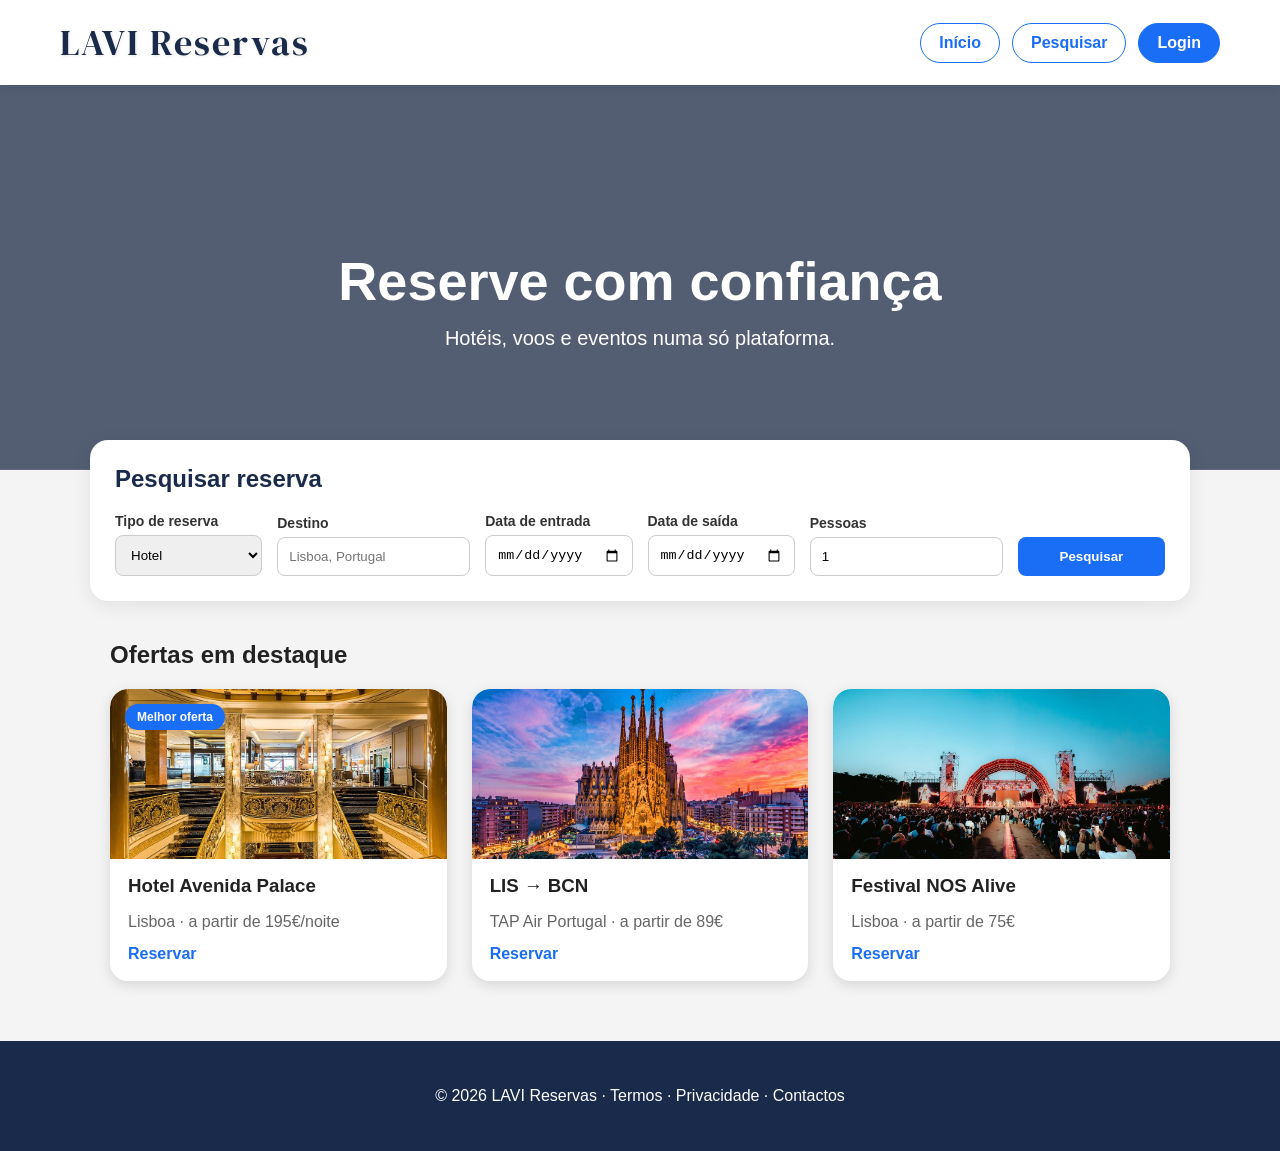
==== index.html @ 17756890 "botoes para inicio e afins" ====
<!DOCTYPE html>
<html lang="pt">
<head>
  <meta charset="UTF-8">
  <link rel="preconnect" href="https://fonts.googleapis.com">

<link rel="preconnect" href="https://fonts.gstatic.com" crossorigin>

<link href="https://fonts.googleapis.com/css2?family=DM+Serif+Display&display=swap" rel="stylesheet">
  <meta name="viewport" content="width=device-width, initial-scale=1.0">
  <title>LAVI Reservas</title>
  <link rel="stylesheet" href="styles/style.css">
</head>
<body>

  <header class="header">
    <div class="logo">LAVI Reservas</div>

    <nav class="nav">
      <a class="nav-btn" href="index.html">Início</a>
      <a class="nav-btn" href="resultados.html">Pesquisar</a>
      <a class="nav-btn login-btn" href="login.html">Login</a>
    </nav>
  </header>

  <main>
    <section class="hero">
      <h1>Reserve com confiança</h1>
      <p>Hotéis, voos e eventos numa só plataforma.</p>
    </section>

    <section class="pesquisa">
      <h2>Pesquisar reserva</h2>

      <form action="resultados.html" method="get">
        <label>
          Tipo de reserva
          <select name="tipo">
            <option>Hotel</option>
            <option>Voo</option>
            <option>Evento</option>
          </select>
        </label>

        <label>
          Destino
          <div class="autocomplete-container">

		<input
			type="text"
			id="destino"
			name="destino"
			placeholder="Lisboa, Portugal"
			autocomplete="off">

  <div id="sugestoes"></div>

</div>
        </label>

        <label>
          Data de entrada
          <input type="date" name="entrada">
        </label>

        <label>
          Data de saída
          <input type="date" name="saida">
        </label>

        <label>
          Pessoas
          <input type="number" name="pessoas" min="1" value="1">
        </label>

        <button type="submit">Pesquisar</button>
      </form>
    </section>

    <section class="destaques">
      <h2>Ofertas em destaque</h2>

      <div class="cards">
        <article class="card">
          <span class="badge">Melhor oferta</span>
	  <img src="images/HAP.jpg" alt="Hotel em Lisboa">
          <h3>Hotel Avenida Palace</h3>
          <p>Lisboa · a partir de 195€/noite</p>
          <a href="reserva.html">Reservar</a>
        </article>

        <article class="card">
          <img src="images/Sagrada.jpg" alt="Voo para Barcelona">
          <h3>LIS → BCN</h3>
          <p>TAP Air Portugal · a partir de 89€</p>
          <a href="reserva.html">Reservar</a>
        </article>

        <article class="card">
          <img src="images/festivalnos.jpg" alt="Evento em Lisboa">
          <h3>Festival NOS Alive</h3>
          <p>Lisboa · a partir de 75€</p>
          <a href="reserva.html">Reservar</a>
        </article>
      </div>
    </section>
  </main>

  <footer>
    <p>© 2026 LAVI Reservas · Termos · Privacidade · Contactos</p>
  </footer>

  <script src="scripts/script.js"></script>

</body>
</html>
---- styles/style.css ----
* {
  box-sizing: border-box;
}

body {
  margin: 0;
  font-family: Arial, sans-serif;
  background-color: #f4f4f4;
  color: #222;
}

.header {
  display: flex;
  justify-content: space-between;
  align-items: center;

  padding: 18px 60px;

  background: white;

  box-shadow: 0 2px 10px rgba(0,0,0,0.08);

  position: sticky;
  top: 0;

  z-index: 100;
}

.autocomplete-container{

position:relative;

width:100%;

}

#sugestoes{

position:absolute;

top:100%;

left:0;

width:100%;

background:white;

border-radius:10px;

box-shadow:0 4px 12px rgba(0,0,0,0.12);

overflow:hidden;

z-index:1000;

}

.opcao{

padding:12px;

cursor:pointer;

transition:0.2s;

}

.opcao:hover{

background:#eef4ff;

}

.logo {

font-family: 'DM Serif Display', serif;

font-size: 36px;

color:#1a2a4a;

letter-spacing:2px;

text-shadow:
1px 1px 3px rgba(0,0,0,0.1);

}

.nav {
  display: flex;
  gap: 12px;
  align-items: center;
}

.nav-btn {
  text-decoration: none;
  color: #1a6ef5;
  background-color: white;

  padding: 10px 18px;
  border: 1px solid #1a6ef5;
  border-radius: 25px;

  font-weight: 600;
  transition: 0.3s;
}

.nav-btn:hover {
  background-color: #1a6ef5;
  color: white;
  transform: translateY(-2px);
  box-shadow: 0 4px 12px rgba(26,110,245,0.25);
}

.login-btn {
  background-color: #1a6ef5;
  color: white;
}

.login-btn:hover {
  background-color: #1559c7;
}

.nav a:hover {
  text-decoration: underline;
}

.hero {

  background:
  linear-gradient(
  rgba(15,30,60,0.7),
  rgba(15,30,60,0.7)
  ),

  url("../images/fundo.jpg");

  background-size: cover;

  background-position: center;

  color: white;

  padding: 120px 40px;

  text-align: center;

  animation:fade 1s ease;

}

@keyframes fade{

from{

  opacity:0;

  transform:translateY(25px);

}

to{

  opacity:1;

  transform:translateY(0);

}

}

.hero h1 {

 font-size: 54px;

 margin-bottom: 15px;
}

.hero p {

 font-size: 20px;

 max-width: 600px;

 margin: auto;
}

.pesquisa {
  max-width: 1100px;
  margin: -30px auto 40px;
  padding: 25px;

  background-color: white;
  border-radius: 18px;

  box-shadow: 0 5px 20px rgba(0,0,0,0.08);

  position: relative;
  z-index: 10;
}

.pesquisa h2 {
  margin-top: 0;
  margin-bottom: 20px;

  color: #1a2a4a;
}

.pesquisa form {
  display: grid;
  grid-template-columns: repeat(6, 1fr);
  gap: 15px;
  align-items: end;
}

.pesquisa label {
  display: flex;
  flex-direction: column;

  font-size: 14px;
  font-weight: bold;
  color: #333;
}

.pesquisa input,
.pesquisa select {
  margin-top: 6px;
  padding: 11px;

  border: 1px solid #ccc;
  border-radius: 8px;

  outline: none;
  transition: 0.3s;
}

.pesquisa input:focus,
.pesquisa select:focus {
  border-color: #1a6ef5;
  box-shadow: 0 0 10px rgba(26,110,245,0.25);
}

.pesquisa button {
  padding: 12px;

  background-color: #1a6ef5;
  color: white;

  border: none;
  border-radius: 8px;

  font-weight: bold;
  cursor: pointer;
  transition: 0.3s;
}

.pesquisa button:hover {
  background-color: #1559c7;
  transform: translateY(-2px);
  box-shadow: 0 5px 15px rgba(26,110,245,0.4);
}

label {
  display: flex;
  flex-direction: column;
  font-size: 14px;
  font-weight: bold;
}

input,
select {

  margin-top: 6px;

  padding: 10px;

  border: 1px solid #ccc;

  border-radius: 5px;

  transition: 0.3s;

  outline: none;
}

input:focus,
select:focus {

  border-color:#1a6ef5;

  box-shadow:

  0 0 10px rgba(26,110,245,0.25);
}

button {
  padding: 11px;
  background-color: #1a6ef5;
  color: white;
  border: none;
  border-radius: 5px;
  font-weight: bold;
  cursor: pointer;
  transition:0.3s;
}

button:hover {
  background-color: #1559c7;
  transform:
  translateY(-2px);
  
  box-shadow:
  0 5px 15px rgba(26,110,245,0.4);
}

.destaques {
  max-width: 1100px;
  margin: 0 auto 40px;
  padding: 0 20px;
}

.cards {
  display: grid;
  grid-template-columns: repeat(3, 1fr);
  gap: 25px;
}

.card img {

 width:100%;

 height:200px;

 object-fit:cover;

 border-radius:18px 18px 0 0;

 display:block;

}

.card{

position:relative;

overflow:hidden;

}

.card {
  background-color: white;
  border-radius: 18px;
  padding: 0;
  overflow: hidden;
  box-shadow: 0 4px 14px rgba(0,0,0,0.12);
}

.badge {
  position: absolute;
  top: 15px;
  left: 15px;

  background-color: #1a6ef5;
  color: white;

  padding: 6px 12px;
  border-radius: 20px;

  font-size: 12px;
  font-weight: bold;

  z-index: 2;
}

.card:hover {

 transform:

 translateY(-8px);

 box-shadow:

 0 10px 25px rgba(0,0,0,0.12);
}

.card img {
  width: 100%;
  height: 170px;
  object-fit: cover;
  display: block;
  transition:0.4s;
}

.card h3,
.card p,
.card a {
  margin-left: 18px;
  margin-right: 18px;
}

.card h3 {
  margin-top: 16px;
  margin-bottom: 8px;
}

.card p {
  margin-bottom: 14px;
  color: #666;
}

.card a {
  display: inline-block;
  margin-bottom: 18px;
}

.card:hover img {

 transform:scale(1.05);
}

.card h3 {
  margin-bottom: 5px;
}

.card a {
  color: #1a6ef5;
  font-weight: bold;
  text-decoration: none;
}

.card a:hover {
  text-decoration: underline;
}

footer {

 background:#1a2a4a;

 color:white;

 padding:30px;

 text-align:center;

 margin-top:60px;
}

/* Responsividade */
@media (max-width: 768px) {
  .header {
    flex-direction: column;
    gap: 15px;
    padding: 16px;
  }

  .nav {
    flex-wrap: wrap;
    justify-content: center;
  }

  .nav-btn {
    padding: 8px 14px;
    font-size: 14px;
  }

  .pesquisa {
    margin: 20px;
  }

  .pesquisa form {
    grid-template-columns: 1fr;
  }

  .cards {
    grid-template-columns: 1fr;
  }
}
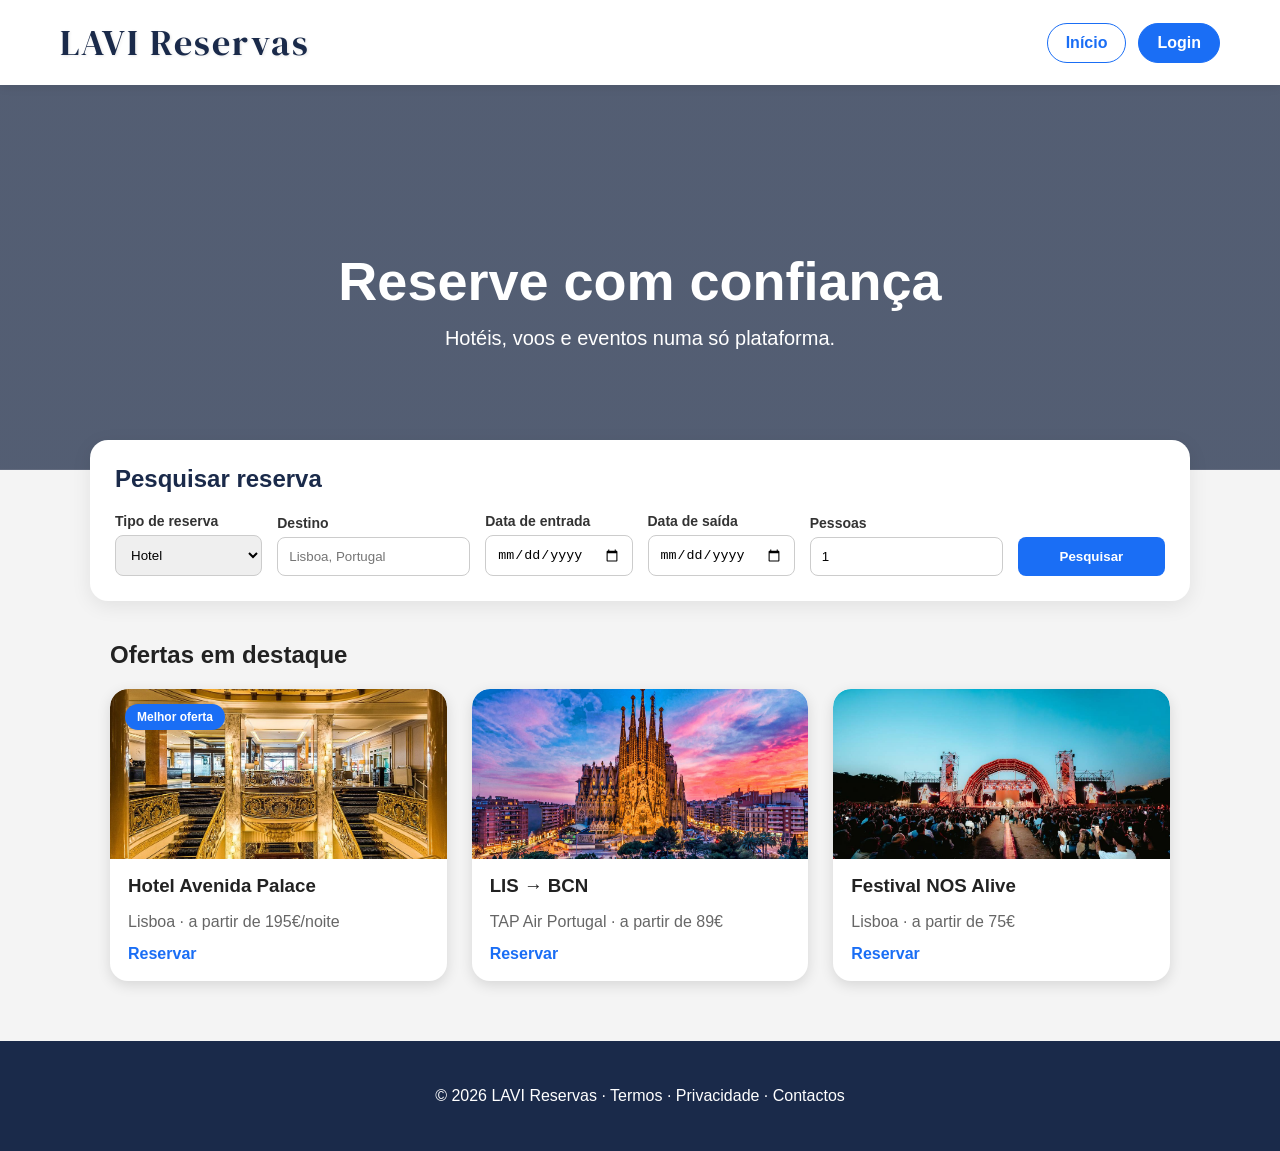
==== commit 84d50b69: "improved version with some filters" ====
--- a/index.html
+++ b/index.html
@@ -2,15 +2,16 @@
 <html lang="pt">
 <head>
   <meta charset="UTF-8">
+
   <link rel="preconnect" href="https://fonts.googleapis.com">
+  <link rel="preconnect" href="https://fonts.gstatic.com" crossorigin>
+  <link href="https://fonts.googleapis.com/css2?family=DM+Serif+Display&display=swap" rel="stylesheet">
 
-<link rel="preconnect" href="https://fonts.gstatic.com" crossorigin>
-
-<link href="https://fonts.googleapis.com/css2?family=DM+Serif+Display&display=swap" rel="stylesheet">
   <meta name="viewport" content="width=device-width, initial-scale=1.0">
   <title>LAVI Reservas</title>
   <link rel="stylesheet" href="styles/style.css">
 </head>
+
 <body>
 
   <header class="header">
@@ -18,7 +19,6 @@
 
     <nav class="nav">
       <a class="nav-btn" href="index.html">Início</a>
-      <a class="nav-btn" href="resultados.html">Pesquisar</a>
       <a class="nav-btn login-btn" href="login.html">Login</a>
     </nav>
   </header>
@@ -33,44 +33,43 @@
       <h2>Pesquisar reserva</h2>
 
       <form action="resultados.html" method="get">
-        <label>
+        <label for="tipo">
           Tipo de reserva
-          <select name="tipo">
-            <option>Hotel</option>
-            <option>Voo</option>
-            <option>Evento</option>
+          <select id="tipo" name="tipo" required>
+            <option value="hotel">Hotel</option>
+            <option value="voo">Voo</option>
+            <option value="evento">Evento</option>
           </select>
         </label>
 
-        <label>
+        <label for="destino">
           Destino
           <div class="autocomplete-container">
+            <input
+              type="text"
+              id="destino"
+              name="destino"
+              placeholder="Lisboa, Portugal"
+              autocomplete="off"
+              required>
 
-		<input
-			type="text"
-			id="destino"
-			name="destino"
-			placeholder="Lisboa, Portugal"
-			autocomplete="off">
-
-  <div id="sugestoes"></div>
-
-</div>
+            <div id="sugestoes"></div>
+          </div>
         </label>
 
-        <label>
+        <label for="entrada">
           Data de entrada
-          <input type="date" name="entrada">
+          <input type="date" id="entrada" name="entrada" required>
         </label>
 
-        <label>
+        <label for="saida">
           Data de saída
-          <input type="date" name="saida">
+          <input type="date" id="saida" name="saida" required>
         </label>
 
-        <label>
+        <label for="pessoas">
           Pessoas
-          <input type="number" name="pessoas" min="1" value="1">
+          <input type="number" id="pessoas" name="pessoas" min="1" value="1" required>
         </label>
 
         <button type="submit">Pesquisar</button>
@@ -83,24 +82,24 @@
       <div class="cards">
         <article class="card">
           <span class="badge">Melhor oferta</span>
-	  <img src="images/HAP.jpg" alt="Hotel em Lisboa">
+          <img src="images/HAP.jpg" alt="Hotel em Lisboa">
           <h3>Hotel Avenida Palace</h3>
           <p>Lisboa · a partir de 195€/noite</p>
-          <a href="reserva.html">Reservar</a>
+          <a href="reserva.html?id=1&tipo=hotel">Reservar</a>
         </article>
 
         <article class="card">
           <img src="images/Sagrada.jpg" alt="Voo para Barcelona">
           <h3>LIS → BCN</h3>
           <p>TAP Air Portugal · a partir de 89€</p>
-          <a href="reserva.html">Reservar</a>
+          <a href="reserva.html?id=9&tipo=voo">Reservar</a>
         </article>
 
         <article class="card">
           <img src="images/festivalnos.jpg" alt="Evento em Lisboa">
           <h3>Festival NOS Alive</h3>
           <p>Lisboa · a partir de 75€</p>
-          <a href="reserva.html">Reservar</a>
+          <a href="reserva.html?id=11&tipo=evento">Reservar</a>
         </article>
       </div>
     </section>
@@ -113,4 +112,4 @@
   <script src="scripts/script.js"></script>
 
 </body>
-</html>
+</html>
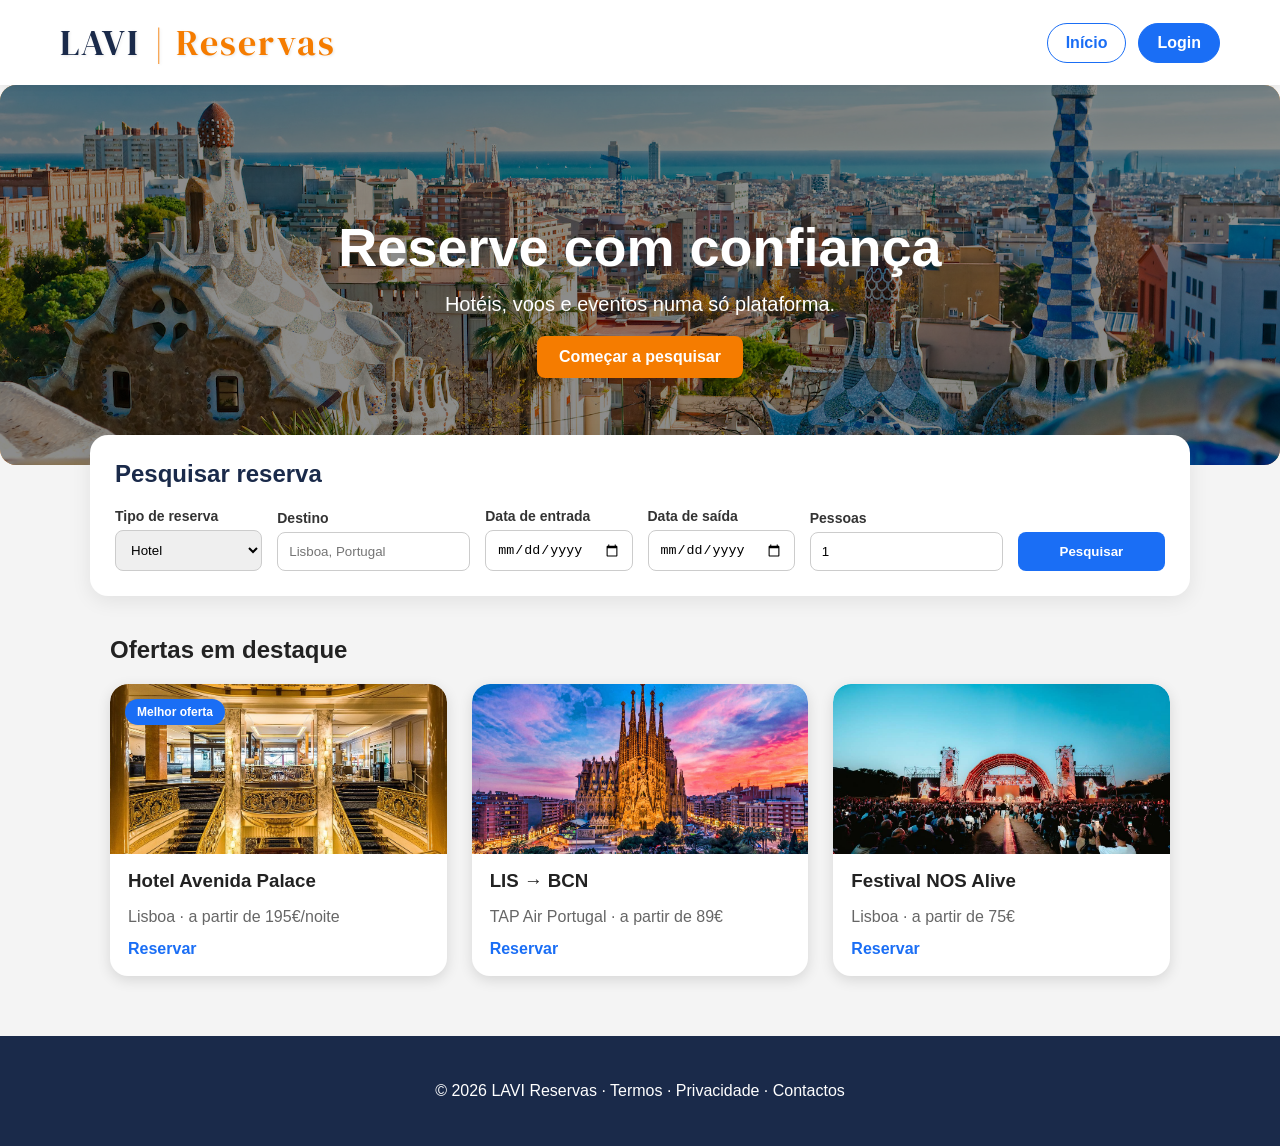
==== commit 07cb088c: "adicionadas imagems" ====
--- a/index.html
+++ b/index.html
@@ -15,21 +15,32 @@
 <body>
 
   <header class="header">
-    <div class="logo">LAVI Reservas</div>
+    <div class="logo">LAVI <span>| Reservas</span></div>
 
     <nav class="nav">
       <a class="nav-btn" href="index.html">Início</a>
-      <a class="nav-btn login-btn" href="login.html">Login</a>
+      <a class="nav-btn" id="admin-nav-btn" href="admin.html" style="display: none;">Admin</a>
+      <a class="nav-btn login-btn" id="auth-nav-btn" href="login.html">Login</a>
     </nav>
   </header>
 
   <main>
     <section class="hero">
-      <h1>Reserve com confiança</h1>
-      <p>Hotéis, voos e eventos numa só plataforma.</p>
+      <div class="hero-slide active" style="background-image: url('images/guell-hero.jpeg');"></div>
+      <div class="hero-slide" style="background-image: url('images/sagrada-hero.jpg');"></div>
+      <div class="hero-slide" style="background-image: url('images/palacio-hero.jpg');"></div>
+      <div class="hero-slide" style="background-image: url('images/vicens-hero.jpg');"></div>
+
+      <div class="hero-overlay"></div>
+
+      <div class="hero-content">
+        <h1>Reserve com confiança</h1>
+        <p>Hotéis, voos e eventos numa só plataforma.</p>
+        <a href="#pesquisa" class="hero-btn">Começar a pesquisar</a>
+      </div>
     </section>
 
-    <section class="pesquisa">
+    <section class="pesquisa" id="pesquisa">
       <h2>Pesquisar reserva</h2>
 
       <form action="resultados.html" method="get">
@@ -109,7 +120,144 @@
     <p>© 2026 LAVI Reservas · Termos · Privacidade · Contactos</p>
   </footer>
 
-  <script src="scripts/script.js"></script>
+<script src="scripts/script.js"></script>
+
+<script>
+  document.addEventListener('DOMContentLoaded', () => {
+    const form = document.querySelector('.pesquisa form');
+    const entradaInput = document.getElementById('entrada');
+    const saidaInput = document.getElementById('saida');
+    const authBtn = document.getElementById('auth-nav-btn');
+    const adminBtn = document.getElementById('admin-nav-btn');
+
+    // ==========================================
+    // 1. Login button becomes Perfil if logged in
+    // ==========================================
+    let utilizador = null;
+
+    try {
+      utilizador =
+        JSON.parse(localStorage.getItem('lavi_current_user')) ||
+        JSON.parse(sessionStorage.getItem('lavi_current_user'));
+    } catch {
+      utilizador = null;
+    }
+
+    if (authBtn) {
+      if (utilizador && utilizador.email) {
+        authBtn.textContent = 'Perfil';
+        authBtn.href = 'historico.html';
+        authBtn.title = `Sessão iniciada como ${utilizador.email}`;
+      } else {
+        authBtn.textContent = 'Login';
+        authBtn.href = 'login.html';
+        authBtn.title = 'Iniciar sessão';
+      }
+    }
+
+    if (adminBtn) {
+      if (utilizador && utilizador.role === 'admin') {
+        adminBtn.style.display = 'inline-flex';
+      } else {
+        adminBtn.style.display = 'none';
+      }
+    }
+
+    // ==========================================
+    // 2. Refill form if returning from Editar
+    // ==========================================
+    const params = new URLSearchParams(window.location.search);
+
+    const tipoParam = params.get('tipo');
+    const destinoParam = params.get('destino');
+    const entradaParam = params.get('entrada');
+    const saidaParam = params.get('saida');
+    const pessoasParam = params.get('pessoas');
+
+    if (tipoParam && document.getElementById('tipo')) {
+      document.getElementById('tipo').value = tipoParam;
+    }
+
+    if (destinoParam && document.getElementById('destino')) {
+      document.getElementById('destino').value = destinoParam;
+    }
+
+    if (entradaParam && entradaInput) {
+      entradaInput.value = entradaParam;
+    }
+
+    if (saidaParam && saidaInput) {
+      saidaInput.value = saidaParam;
+    }
+
+    if (pessoasParam && document.getElementById('pessoas')) {
+      document.getElementById('pessoas').value = pessoasParam;
+    }
+
+    // ==========================================
+    // 3. Data de saída must be after entrada
+    // ==========================================
+    function adicionarUmDia(dataISO) {
+      const data = new Date(dataISO + 'T00:00:00');
+      data.setDate(data.getDate() + 1);
+
+      return data.toISOString().split('T')[0];
+    }
+
+    function atualizarDataMinimaSaida() {
+      if (!entradaInput || !saidaInput || !entradaInput.value) return;
+
+      const dataMinimaSaida = adicionarUmDia(entradaInput.value);
+
+      saidaInput.min = dataMinimaSaida;
+
+      if (saidaInput.value && saidaInput.value <= entradaInput.value) {
+        saidaInput.value = '';
+      }
+    }
+
+    if (entradaInput && saidaInput) {
+      entradaInput.addEventListener('change', atualizarDataMinimaSaida);
+      atualizarDataMinimaSaida();
+    }
+
+    if (form && entradaInput && saidaInput) {
+      form.addEventListener('submit', (event) => {
+        const entrada = entradaInput.value;
+        const saida = saidaInput.value;
+
+        if (!entrada || !saida) {
+          event.preventDefault();
+          alert('Seleciona a data de entrada e a data de saída.');
+          return;
+        }
+
+        if (saida <= entrada) {
+          event.preventDefault();
+          alert('A data de saída tem de ser depois da data de entrada.');
+          saidaInput.focus();
+        }
+      });
+    }
+  });
+</script>
+<script>
+  document.addEventListener('DOMContentLoaded', () => {
+    const slides = document.querySelectorAll('.hero-slide');
+
+    if (slides.length === 0) return;
+
+    let slideAtual = 0;
+
+    setInterval(() => {
+      slides[slideAtual].classList.remove('active');
+
+      slideAtual = (slideAtual + 1) % slides.length;
+
+      slides[slideAtual].classList.add('active');
+    }, 4000);
+  });
+</script>
 
 </body>
 </html>
--- a/styles/style.css
+++ b/styles/style.css
@@ -26,6 +26,13 @@
   z-index: 100;
 }
 
+.logo span {
+  color: #f57c00;
+  font-size: inherit;
+  font-weight: inherit;
+  margin-left: 4px;
+}
+
 .autocomplete-container{
 
 position:relative;
@@ -127,27 +134,80 @@
 }
 
 .hero {
-
-  background:
-  linear-gradient(
-  rgba(15,30,60,0.7),
-  rgba(15,30,60,0.7)
-  ),
-
-  url("../images/fundo.jpg");
+  position: relative;
+  min-height: 380px;
+  width: 100%;
+  margin: 0;
+  padding: 40px 20px;
+
+  display: flex;
+  align-items: center;
+  justify-content: center;
+  text-align: center;
+
+  color: white;
+  border-radius: 16px;
+  overflow: hidden;
+
+  box-shadow: inset 0 0 0 4px #f57c00;
+}
+
+.hero-slide {
+  position: absolute;
+  inset: 0;
 
   background-size: cover;
-
   background-position: center;
-
-  color: white;
-
-  padding: 120px 40px;
-
-  text-align: center;
-
-  animation:fade 1s ease;
-
+  background-repeat: no-repeat;
+
+  opacity: 0;
+  transform: scale(1.03);
+  transition: opacity 1s ease-in-out, transform 4s ease;
+  z-index: 1;
+}
+
+.hero-slide.active {
+  opacity: 1;
+  transform: scale(1);
+}
+
+.hero-overlay {
+  position: absolute;
+  inset: 0;
+  background: rgba(0, 0, 0, 0.45);
+  z-index: 2;
+}
+
+.hero-content {
+  position: relative;
+  z-index: 3;
+  max-width: 700px;
+}
+
+.hero h1 {
+  font-size: 2.8rem;
+  margin-bottom: 14px;
+}
+
+.hero p {
+  font-size: 1.1rem;
+  margin-bottom: 22px;
+}
+
+.hero-btn {
+  display: inline-block;
+  background-color: #f57c00;
+  color: white;
+  text-decoration: none;
+  padding: 12px 22px;
+  border-radius: 8px;
+  font-weight: bold;
+  transition: background-color 0.2s ease;
+  margin-top: 20px;
+}
+
+.hero-btn:hover {
+  background-color: #d96d00;
 }
 
 @keyframes fade{
@@ -475,4 +535,23 @@
   .cards {
     grid-template-columns: 1fr;
   }
-}
+    .hero {
+    min-height: 300px;
+    margin: 16px;
+    padding: 30px 16px;
+  }
+
+  .hero h1 {
+    font-size: 2rem;
+  }
+
+  .hero p {
+    font-size: 1rem;
+  }
+
+  .hero-btn {
+    padding: 10px 18px;
+    font-size: 0.95rem;
+  }
+}
+
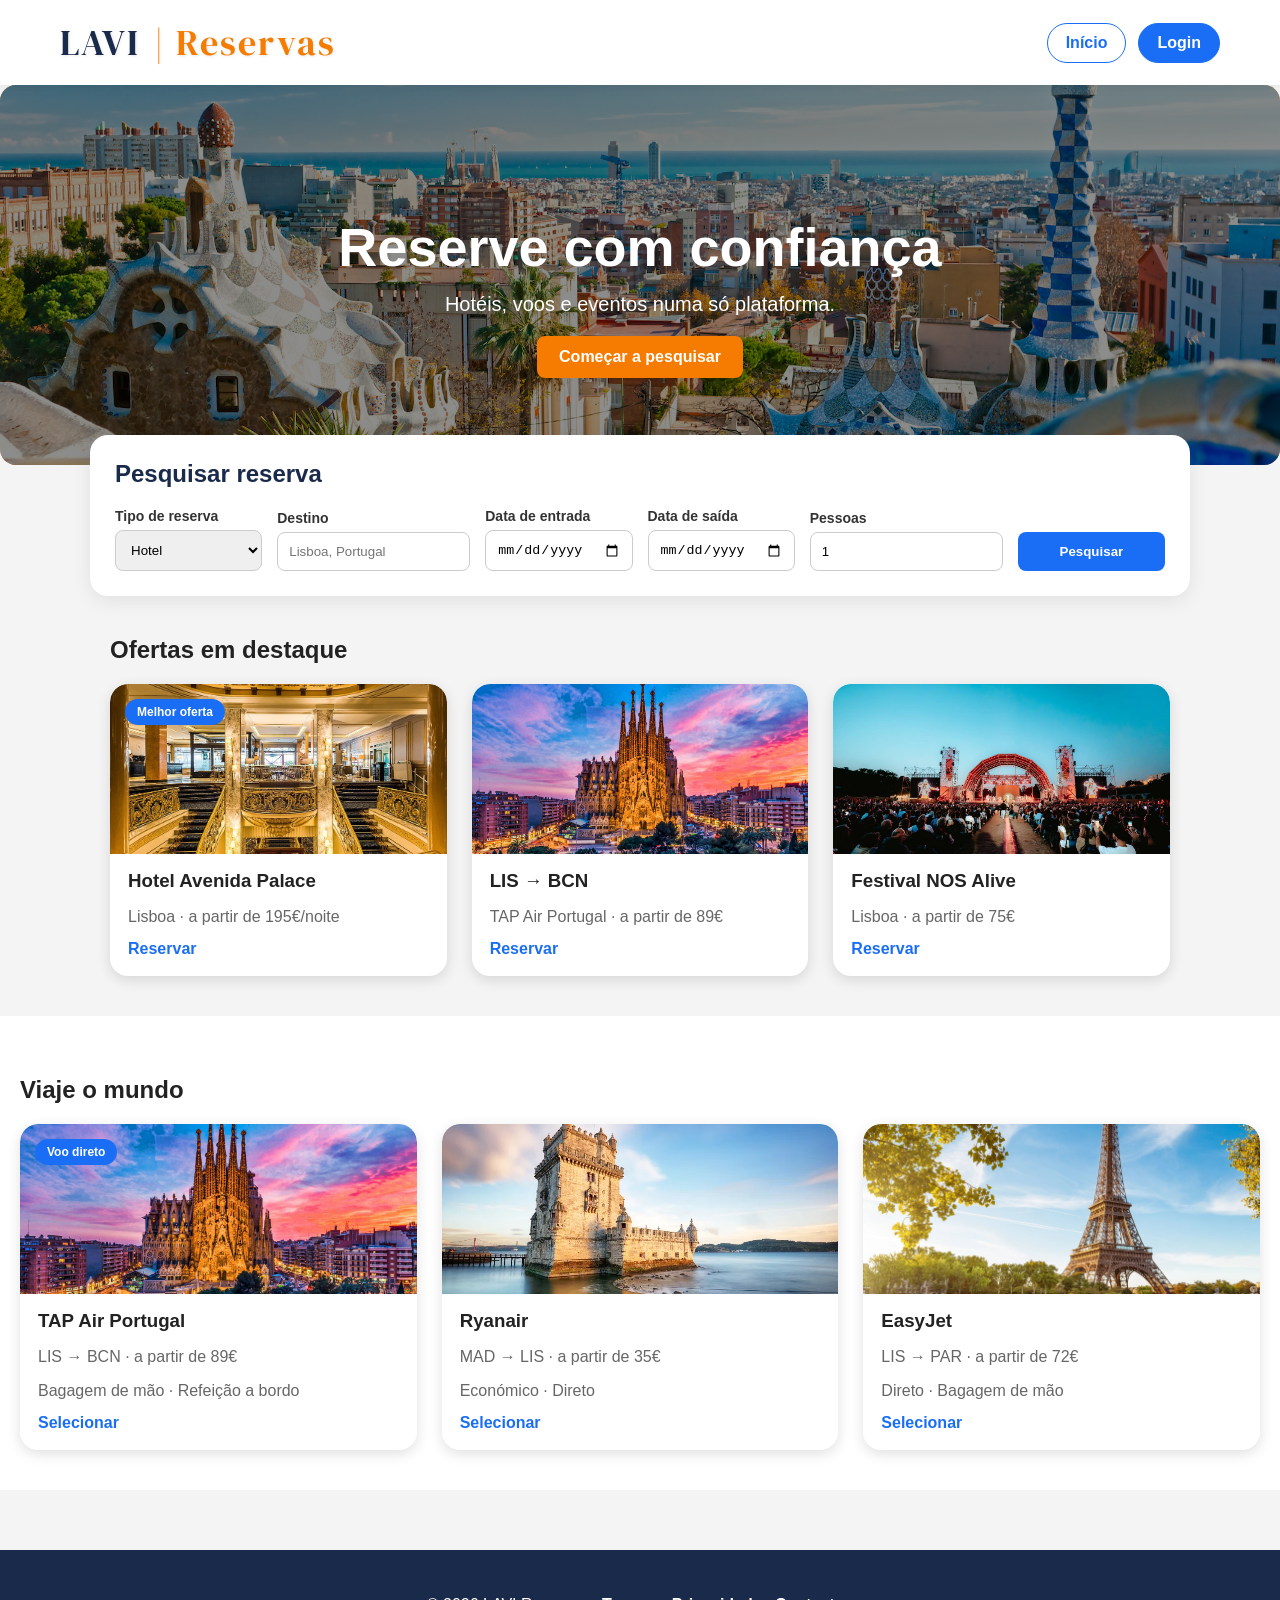
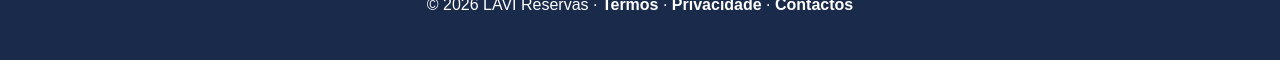
==== commit 08ddc914: "adiciona voo na pricipal" ====
--- a/index.html
+++ b/index.html
@@ -114,10 +114,51 @@
         </article>
       </div>
     </section>
+    <section class="voos-destaque">
+      <h2>Viaje o mundo</h2>
+
+      <div class="cards">
+        <article class="card">
+          <span class="badge">Voo direto</span>
+          <img src="images/Sagrada.jpg" alt="Voo de Lisboa para Barcelona">
+
+          <h3>TAP Air Portugal</h3>
+          <p>LIS → BCN · a partir de 89€</p>
+          <p class="card-extra">Bagagem de mão · Refeição a bordo</p>
+
+          <a href="reserva.html?id=9&tipo=voo&pessoas=1">Selecionar</a>
+        </article>
+
+        <article class="card">
+          <img src="images/ryanair.webp" alt="Voo de Madrid para Lisboa">
+
+          <h3>Ryanair</h3>
+          <p>MAD → LIS · a partir de 35€</p>
+          <p class="card-extra">Económico · Direto</p>
+
+          <a href="reserva.html?id=10&tipo=voo&pessoas=1">Selecionar</a>
+        </article>
+
+        <article class="card">
+          <img src="images/easyjet.jpg" alt="Voo de Lisboa para Paris">
+
+          <h3>EasyJet</h3>
+          <p>LIS → PAR · a partir de 72€</p>
+          <p class="card-extra">Direto · Bagagem de mão</p>
+
+          <a href="reserva.html?id=12&tipo=voo&pessoas=1">Selecionar</a>
+        </article>
+      </div>
+    </section>
   </main>
 
   <footer>
-    <p>© 2026 LAVI Reservas · Termos · Privacidade · Contactos</p>
+    <p>
+      © 2026 LAVI Reservas ·
+      <a href="termos.html">Termos</a> ·
+      <a href="privacidade.html">Privacidade</a> ·
+      <a href="contactos.html">Contactos</a>
+    </p>
   </footer>
 
 <script src="scripts/script.js"></script>
--- a/styles/style.css
+++ b/styles/style.css
@@ -246,6 +246,11 @@
  margin: auto;
 }
 
+.voos-destaque {
+  padding: 40px 20px;
+  background: #ffffff;
+}
+
 .pesquisa {
   max-width: 1100px;
   margin: -30px auto 40px;
@@ -352,6 +357,17 @@
   box-shadow:
 
   0 0 10px rgba(26,110,245,0.25);
+}
+
+footer a {
+  color: inherit;
+  text-decoration: none;
+  font-weight: 600;
+}
+
+footer a:hover {
+  color: #1a6bcc;
+  text-decoration: underline;
 }
 
 button {
